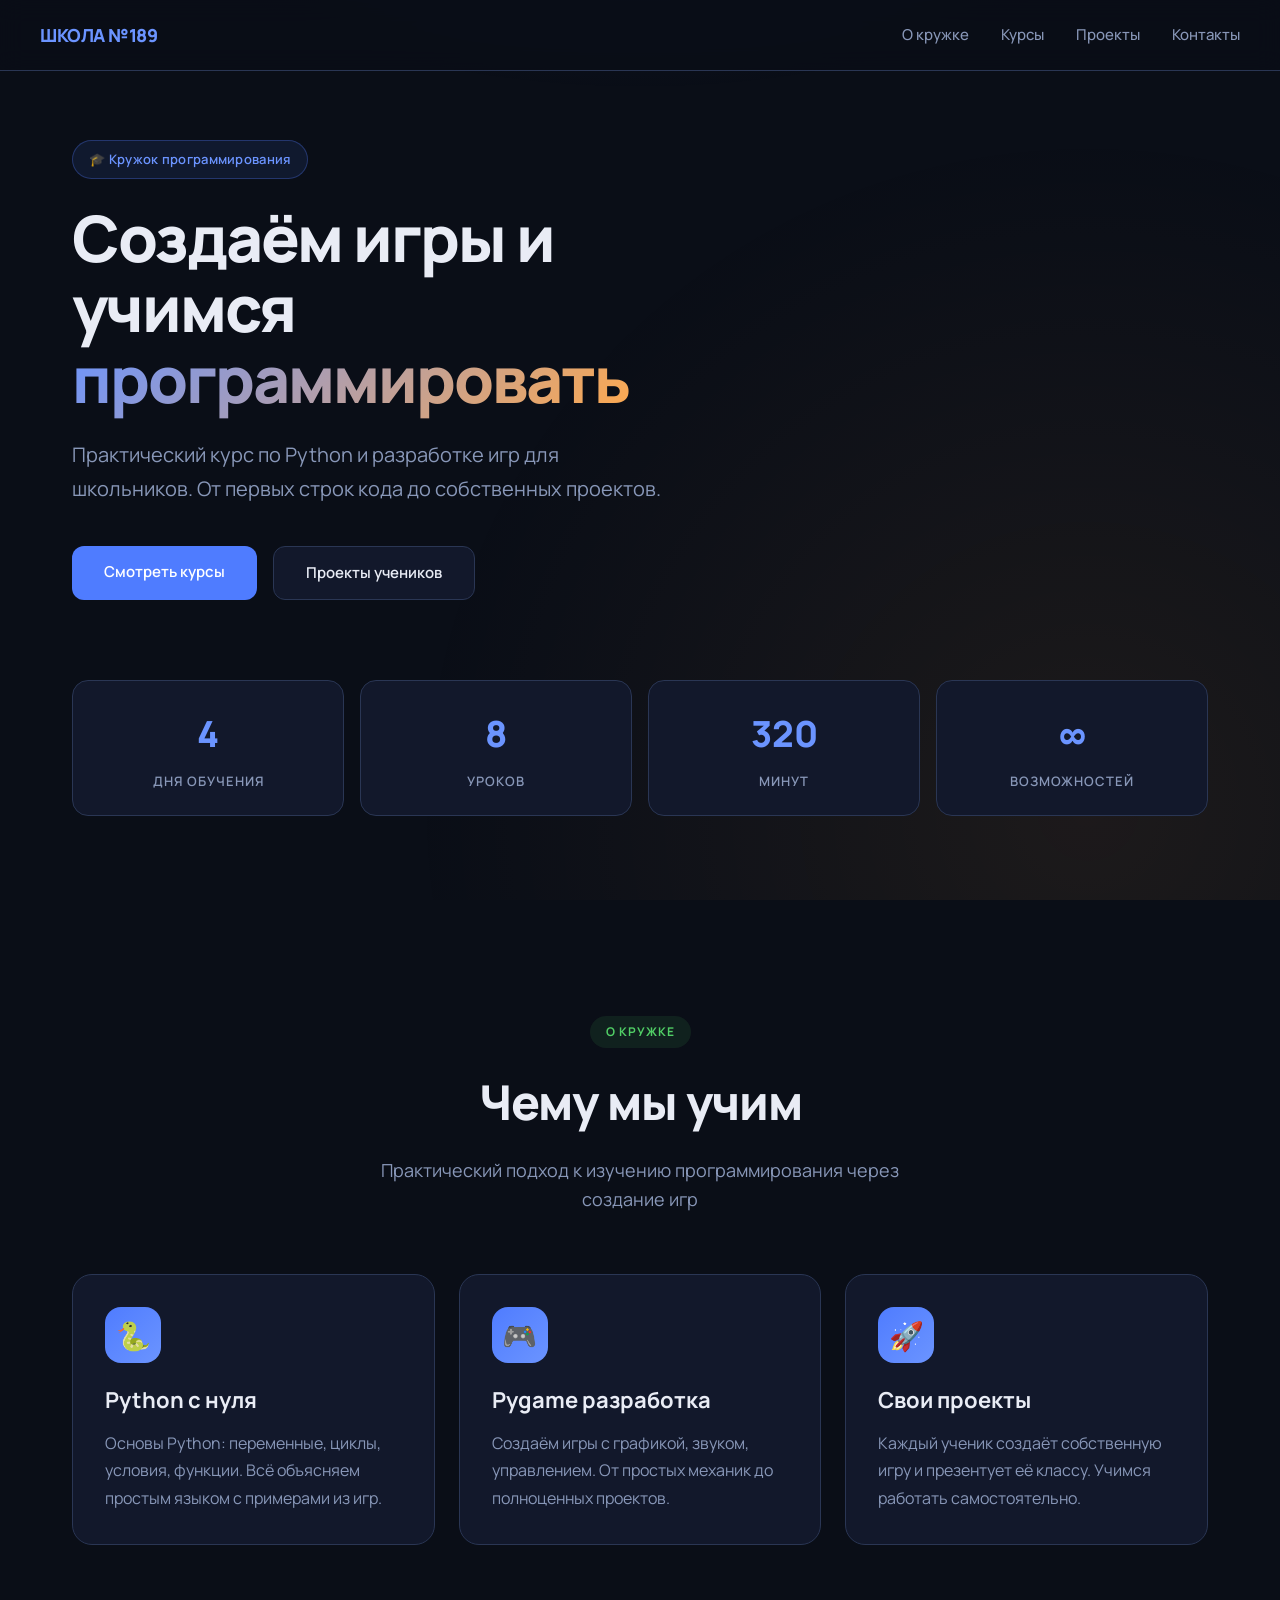
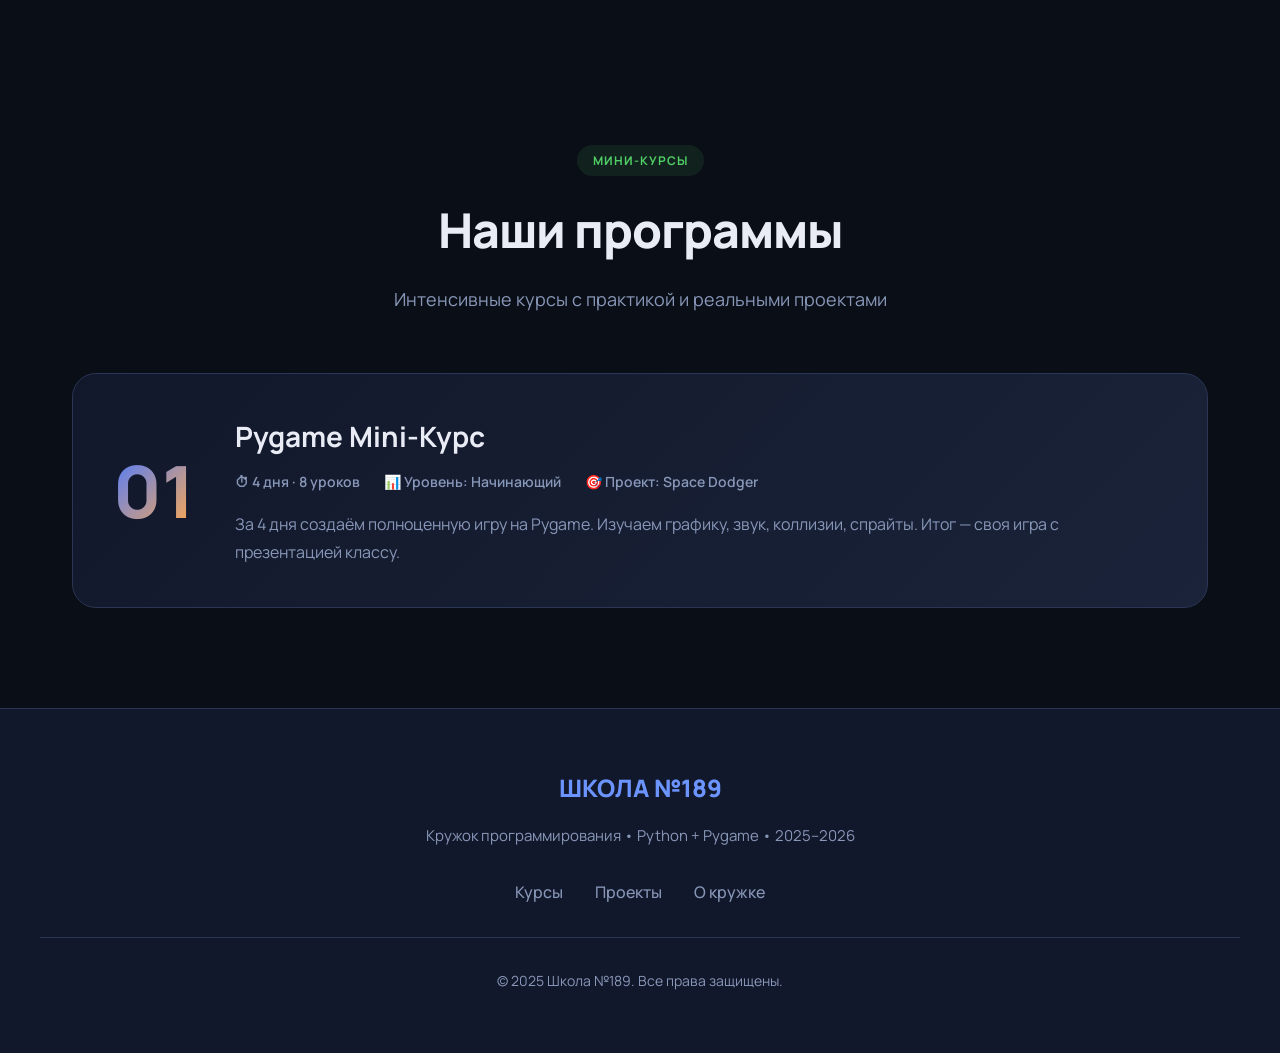
==== index.html @ 11d91778 "Add files via upload" ====
<!DOCTYPE html>
<html lang="ru">
<head>
<meta charset="UTF-8">
<meta name="viewport" content="width=device-width, initial-scale=1.0">
<title>Кружок программирования — Школа №189</title>
<style>
@import url('https://fonts.googleapis.com/css2?family=Manrope:wght@400;500;600;700;800&family=JetBrains+Mono:wght@400;600&display=swap');

:root {
  --bg: #0a0e17;
  --surface: #12182b;
  --card: #1a2339;
  --border: #2a3654;
  --accent: #4f7cff;
  --accent-bright: #6b94ff;
  --gold: #ffa94d;
  --green: #51cf66;
  --text: #e9ecf5;
  --text-dim: #8897b8;
}

* { margin: 0; padding: 0; box-sizing: border-box; }

body {
  background: var(--bg);
  color: var(--text);
  font-family: 'Manrope', sans-serif;
  line-height: 1.6;
  overflow-x: hidden;
}

/* Background effects */
body::before {
  content: '';
  position: fixed;
  inset: 0;
  background: 
    radial-gradient(ellipse 70% 50% at 50% -20%, rgba(79,124,255,0.15) 0%, transparent 60%),
    radial-gradient(circle at 85% 90%, rgba(255,169,77,0.08) 0%, transparent 50%);
  pointer-events: none;
  z-index: 0;
}

/* Navigation */
nav {
  position: fixed;
  top: 0;
  left: 0;
  right: 0;
  background: rgba(10,14,23,0.85);
  backdrop-filter: blur(12px);
  border-bottom: 1px solid var(--border);
  z-index: 1000;
  padding: 0 32px;
}

.nav-content {
  max-width: 1200px;
  margin: 0 auto;
  display: flex;
  align-items: center;
  justify-content: space-between;
  height: 70px;
}

.logo {
  font-weight: 800;
  font-size: 18px;
  color: var(--accent-bright);
  text-decoration: none;
  letter-spacing: -0.5px;
}

.nav-links {
  display: flex;
  gap: 32px;
  list-style: none;
}

.nav-links a {
  color: var(--text-dim);
  text-decoration: none;
  font-weight: 500;
  font-size: 15px;
  transition: color 0.2s;
}

.nav-links a:hover {
  color: var(--text);
}

/* Hero Section */
.hero {
  position: relative;
  max-width: 1200px;
  margin: 0 auto;
  padding: 140px 32px 100px;
  z-index: 1;
}

.hero-content {
  max-width: 700px;
}

.hero-badge {
  display: inline-flex;
  align-items: center;
  gap: 8px;
  background: rgba(79,124,255,0.1);
  border: 1px solid rgba(79,124,255,0.3);
  color: var(--accent-bright);
  padding: 8px 16px;
  border-radius: 100px;
  font-size: 13px;
  font-weight: 600;
  margin-bottom: 24px;
  letter-spacing: 0.3px;
}

h1 {
  font-size: clamp(36px, 6vw, 64px);
  font-weight: 800;
  line-height: 1.1;
  margin-bottom: 24px;
  letter-spacing: -2px;
}

.gradient-text {
  background: linear-gradient(135deg, var(--accent-bright), var(--gold));
  -webkit-background-clip: text;
  -webkit-text-fill-color: transparent;
  background-clip: text;
}

.hero-desc {
  font-size: 20px;
  color: var(--text-dim);
  margin-bottom: 40px;
  line-height: 1.7;
  max-width: 600px;
}

.cta-buttons {
  display: flex;
  gap: 16px;
  flex-wrap: wrap;
}

.btn {
  padding: 14px 32px;
  border-radius: 12px;
  font-weight: 600;
  font-size: 15px;
  text-decoration: none;
  transition: all 0.2s;
  border: none;
  cursor: pointer;
}

.btn-primary {
  background: var(--accent);
  color: white;
}

.btn-primary:hover {
  background: var(--accent-bright);
  transform: translateY(-2px);
  box-shadow: 0 8px 24px rgba(79,124,255,0.3);
}

.btn-secondary {
  background: var(--surface);
  color: var(--text);
  border: 1px solid var(--border);
}

.btn-secondary:hover {
  border-color: var(--accent);
  background: var(--card);
}

/* Stats Grid */
.stats {
  display: grid;
  grid-template-columns: repeat(auto-fit, minmax(140px, 1fr));
  gap: 16px;
  margin-top: 80px;
}

.stat-card {
  background: var(--surface);
  border: 1px solid var(--border);
  border-radius: 16px;
  padding: 24px;
  text-align: center;
  transition: transform 0.2s, border-color 0.2s;
}

.stat-card:hover {
  transform: translateY(-4px);
  border-color: var(--accent);
}

.stat-number {
  font-size: 36px;
  font-weight: 800;
  color: var(--accent-bright);
  margin-bottom: 8px;
}

.stat-label {
  font-size: 13px;
  color: var(--text-dim);
  font-weight: 600;
  text-transform: uppercase;
  letter-spacing: 1px;
}

/* About Section */
.section {
  max-width: 1200px;
  margin: 0 auto;
  padding: 100px 32px;
  position: relative;
  z-index: 1;
}

.section-header {
  text-align: center;
  margin-bottom: 60px;
}

.section-tag {
  display: inline-block;
  background: rgba(81,207,102,0.1);
  color: var(--green);
  padding: 6px 16px;
  border-radius: 100px;
  font-size: 12px;
  font-weight: 700;
  letter-spacing: 1px;
  text-transform: uppercase;
  margin-bottom: 16px;
}

.section-title {
  font-size: clamp(32px, 5vw, 48px);
  font-weight: 800;
  margin-bottom: 16px;
  letter-spacing: -1px;
}

.section-desc {
  font-size: 18px;
  color: var(--text-dim);
  max-width: 600px;
  margin: 0 auto;
}

/* Cards Grid */
.cards-grid {
  display: grid;
  grid-template-columns: repeat(auto-fit, minmax(300px, 1fr));
  gap: 24px;
}

.card {
  background: var(--surface);
  border: 1px solid var(--border);
  border-radius: 20px;
  padding: 32px;
  transition: all 0.3s;
}

.card:hover {
  transform: translateY(-6px);
  border-color: var(--accent);
  box-shadow: 0 12px 40px rgba(0,0,0,0.3);
}

.card-icon {
  width: 56px;
  height: 56px;
  background: linear-gradient(135deg, var(--accent), var(--accent-bright));
  border-radius: 16px;
  display: flex;
  align-items: center;
  justify-content: center;
  font-size: 28px;
  margin-bottom: 20px;
}

.card-title {
  font-size: 22px;
  font-weight: 700;
  margin-bottom: 12px;
  color: var(--text);
}

.card-text {
  color: var(--text-dim);
  line-height: 1.7;
}

/* Courses Preview */
.courses-preview {
  display: grid;
  gap: 32px;
}

.course-card {
  background: linear-gradient(135deg, var(--surface), var(--card));
  border: 1px solid var(--border);
  border-radius: 24px;
  padding: 40px;
  display: flex;
  gap: 40px;
  align-items: center;
  transition: all 0.3s;
  text-decoration: none;
  color: inherit;
}

.course-card:hover {
  transform: translateX(8px);
  border-color: var(--accent);
}

.course-number {
  font-size: 72px;
  font-weight: 900;
  background: linear-gradient(135deg, var(--accent), var(--gold));
  -webkit-background-clip: text;
  -webkit-text-fill-color: transparent;
  background-clip: text;
  line-height: 1;
  flex-shrink: 0;
}

.course-content {
  flex: 1;
}

.course-title {
  font-size: 28px;
  font-weight: 700;
  margin-bottom: 12px;
}

.course-meta {
  display: flex;
  gap: 24px;
  margin-bottom: 16px;
  flex-wrap: wrap;
}

.course-meta-item {
  display: flex;
  align-items: center;
  gap: 8px;
  font-size: 14px;
  color: var(--text-dim);
  font-weight: 600;
}

.course-desc {
  color: var(--text-dim);
  line-height: 1.8;
}

/* Footer */
footer {
  border-top: 1px solid var(--border);
  padding: 60px 32px;
  text-align: center;
  background: var(--surface);
  position: relative;
  z-index: 1;
}

.footer-content {
  max-width: 1200px;
  margin: 0 auto;
}

.footer-logo {
  font-size: 24px;
  font-weight: 800;
  color: var(--accent-bright);
  margin-bottom: 16px;
}

.footer-text {
  color: var(--text-dim);
  font-size: 15px;
  margin-bottom: 32px;
}

.footer-links {
  display: flex;
  gap: 32px;
  justify-content: center;
  list-style: none;
  flex-wrap: wrap;
}

.footer-links a {
  color: var(--text-dim);
  text-decoration: none;
  font-weight: 500;
  transition: color 0.2s;
}

.footer-links a:hover {
  color: var(--accent-bright);
}

.copyright {
  margin-top: 32px;
  padding-top: 32px;
  border-top: 1px solid var(--border);
  color: var(--text-dim);
  font-size: 14px;
}

/* Responsive */
@media (max-width: 768px) {
  .nav-content {
    padding: 0 16px;
  }
  
  .nav-links {
    gap: 20px;
    font-size: 14px;
  }
  
  .hero {
    padding: 120px 20px 80px;
  }
  
  .section {
    padding: 80px 20px;
  }
  
  .course-card {
    flex-direction: column;
    text-align: center;
    padding: 32px 24px;
  }
  
  .course-number {
    font-size: 56px;
  }
}

/* Animations */
@keyframes fadeInUp {
  from {
    opacity: 0;
    transform: translateY(30px);
  }
  to {
    opacity: 1;
    transform: translateY(0);
  }
}

.hero-content > * {
  animation: fadeInUp 0.8s ease backwards;
}

.hero-badge { animation-delay: 0.1s; }
h1 { animation-delay: 0.2s; }
.hero-desc { animation-delay: 0.3s; }
.cta-buttons { animation-delay: 0.4s; }
.stats { animation-delay: 0.5s; }
</style>
</head>
<body>

<!-- Navigation -->
<nav>
  <div class="nav-content">
    <a href="index.html" class="logo">ШКОЛА №189</a>
    <ul class="nav-links">
      <li><a href="#about">О кружке</a></li>
      <li><a href="courses.html">Курсы</a></li>
      <li><a href="projects.html">Проекты</a></li>
      <li><a href="#contact">Контакты</a></li>
    </ul>
  </div>
</nav>

<!-- Hero Section -->
<section class="hero">
  <div class="hero-content">
    <div class="hero-badge">
      🎓 Кружок программирования
    </div>
    <h1>
      Создаём игры и учимся <span class="gradient-text">программировать</span>
    </h1>
    <p class="hero-desc">
      Практический курс по Python и разработке игр для школьников. От первых строк кода до собственных проектов.
    </p>
    <div class="cta-buttons">
      <a href="courses.html" class="btn btn-primary">Смотреть курсы</a>
      <a href="projects.html" class="btn btn-secondary">Проекты учеников</a>
    </div>
  </div>

  <div class="stats">
    <div class="stat-card">
      <div class="stat-number">4</div>
      <div class="stat-label">Дня обучения</div>
    </div>
    <div class="stat-card">
      <div class="stat-number">8</div>
      <div class="stat-label">Уроков</div>
    </div>
    <div class="stat-card">
      <div class="stat-number">320</div>
      <div class="stat-label">Минут</div>
    </div>
    <div class="stat-card">
      <div class="stat-number">∞</div>
      <div class="stat-label">Возможностей</div>
    </div>
  </div>
</section>

<!-- About Section -->
<section class="section" id="about">
  <div class="section-header">
    <div class="section-tag">О кружке</div>
    <h2 class="section-title">Чему мы учим</h2>
    <p class="section-desc">
      Практический подход к изучению программирования через создание игр
    </p>
  </div>

  <div class="cards-grid">
    <div class="card">
      <div class="card-icon">🐍</div>
      <h3 class="card-title">Python с нуля</h3>
      <p class="card-text">
        Основы Python: переменные, циклы, условия, функции. Всё объясняем простым языком с примерами из игр.
      </p>
    </div>

    <div class="card">
      <div class="card-icon">🎮</div>
      <h3 class="card-title">Pygame разработка</h3>
      <p class="card-text">
        Создаём игры с графикой, звуком, управлением. От простых механик до полноценных проектов.
      </p>
    </div>

    <div class="card">
      <div class="card-icon">🚀</div>
      <h3 class="card-title">Свои проекты</h3>
      <p class="card-text">
        Каждый ученик создаёт собственную игру и презентует её классу. Учимся работать самостоятельно.
      </p>
    </div>
  </div>
</section>

<!-- Courses Preview -->
<section class="section">
  <div class="section-header">
    <div class="section-tag">Мини-курсы</div>
    <h2 class="section-title">Наши программы</h2>
    <p class="section-desc">
      Интенсивные курсы с практикой и реальными проектами
    </p>
  </div>

  <div class="courses-preview">
    <a href="pygame-course.html" class="course-card">
      <div class="course-number">01</div>
      <div class="course-content">
        <h3 class="course-title">Pygame Mini-Курс</h3>
        <div class="course-meta">
          <span class="course-meta-item">⏱ 4 дня · 8 уроков</span>
          <span class="course-meta-item">📊 Уровень: Начинающий</span>
          <span class="course-meta-item">🎯 Проект: Space Dodger</span>
        </div>
        <p class="course-desc">
          За 4 дня создаём полноценную игру на Pygame. Изучаем графику, звук, коллизии, спрайты. Итог — своя игра с презентацией классу.
        </p>
      </div>
    </a>

    <!-- Можно добавить больше курсов -->
  </div>
</section>

<!-- Footer -->
<footer id="contact">
  <div class="footer-content">
    <div class="footer-logo">ШКОЛА №189</div>
    <p class="footer-text">
      Кружок программирования • Python + Pygame • 2025–2026
    </p>
    <ul class="footer-links">
      <li><a href="courses.html">Курсы</a></li>
      <li><a href="projects.html">Проекты</a></li>
      <li><a href="#about">О кружке</a></li>
    </ul>
    <div class="copyright">
      © 2025 Школа №189. Все права защищены.
    </div>
  </div>
</footer>

</body>
</html>
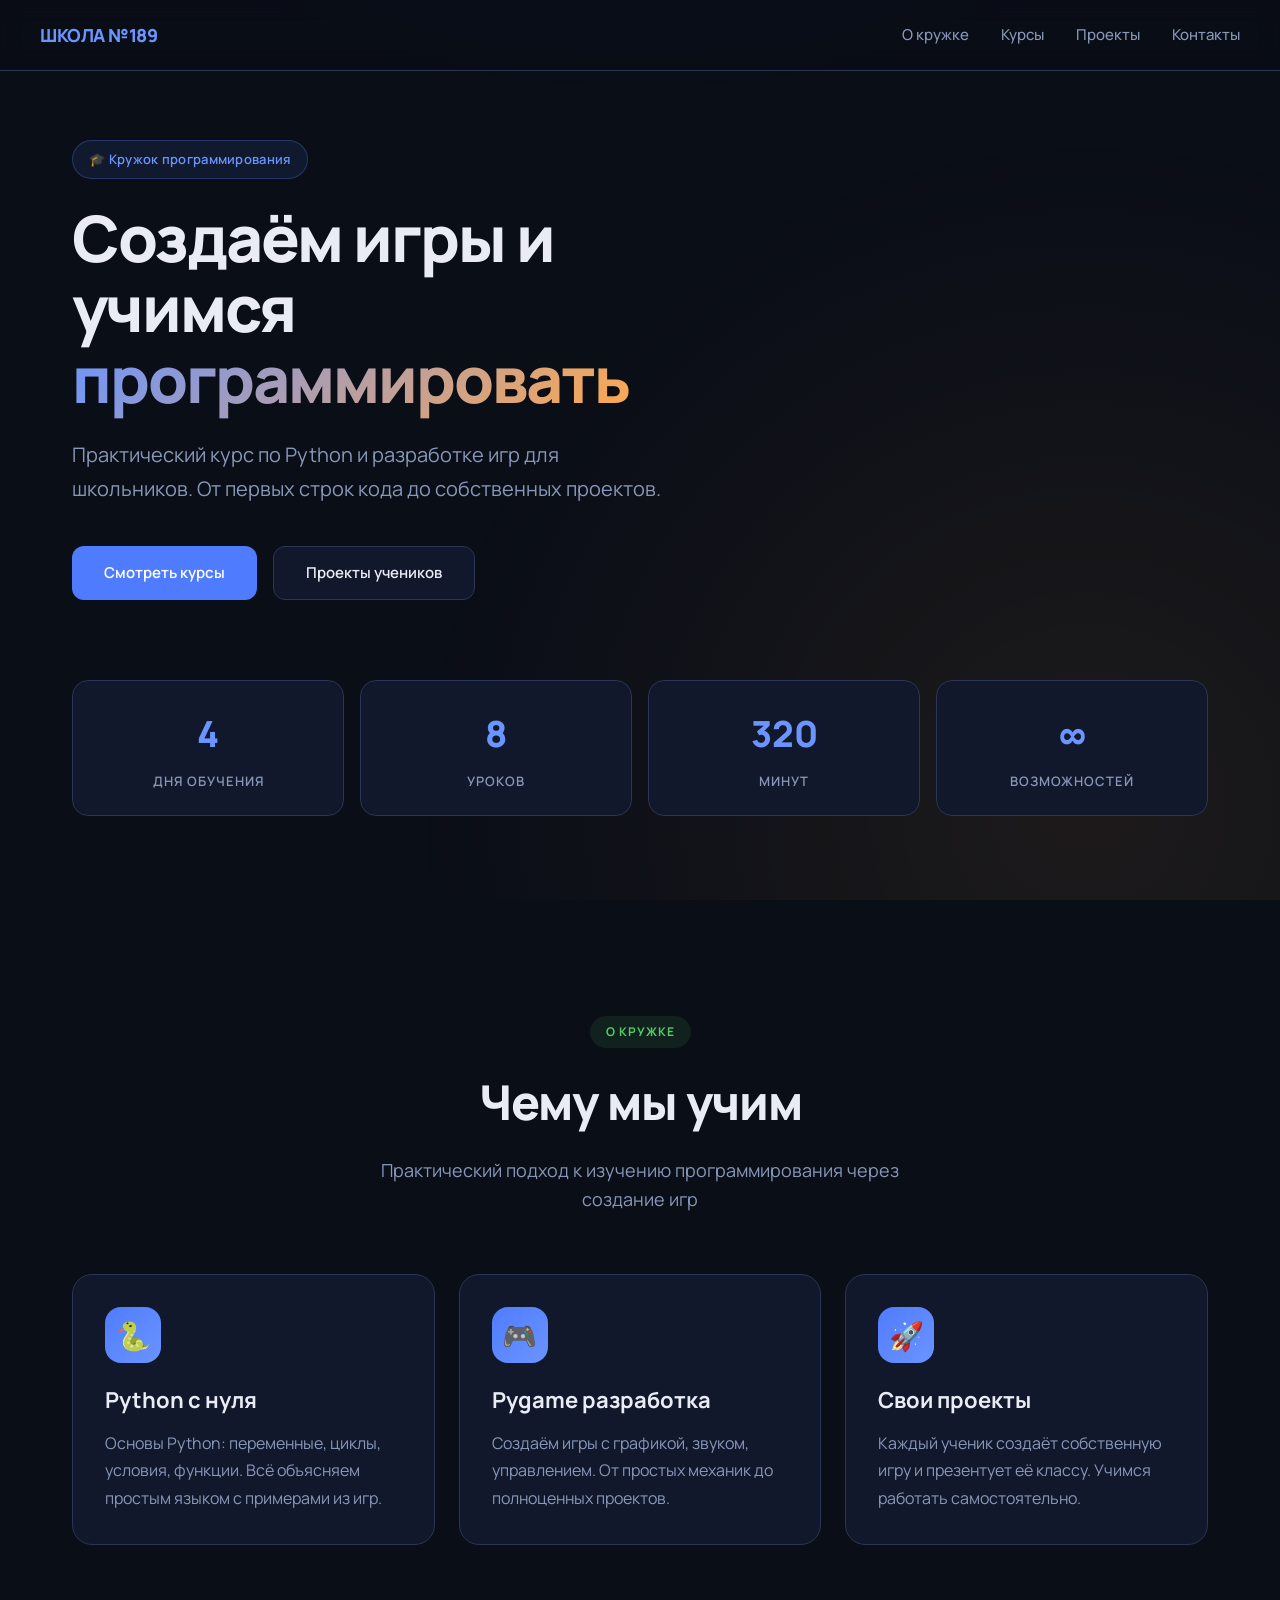
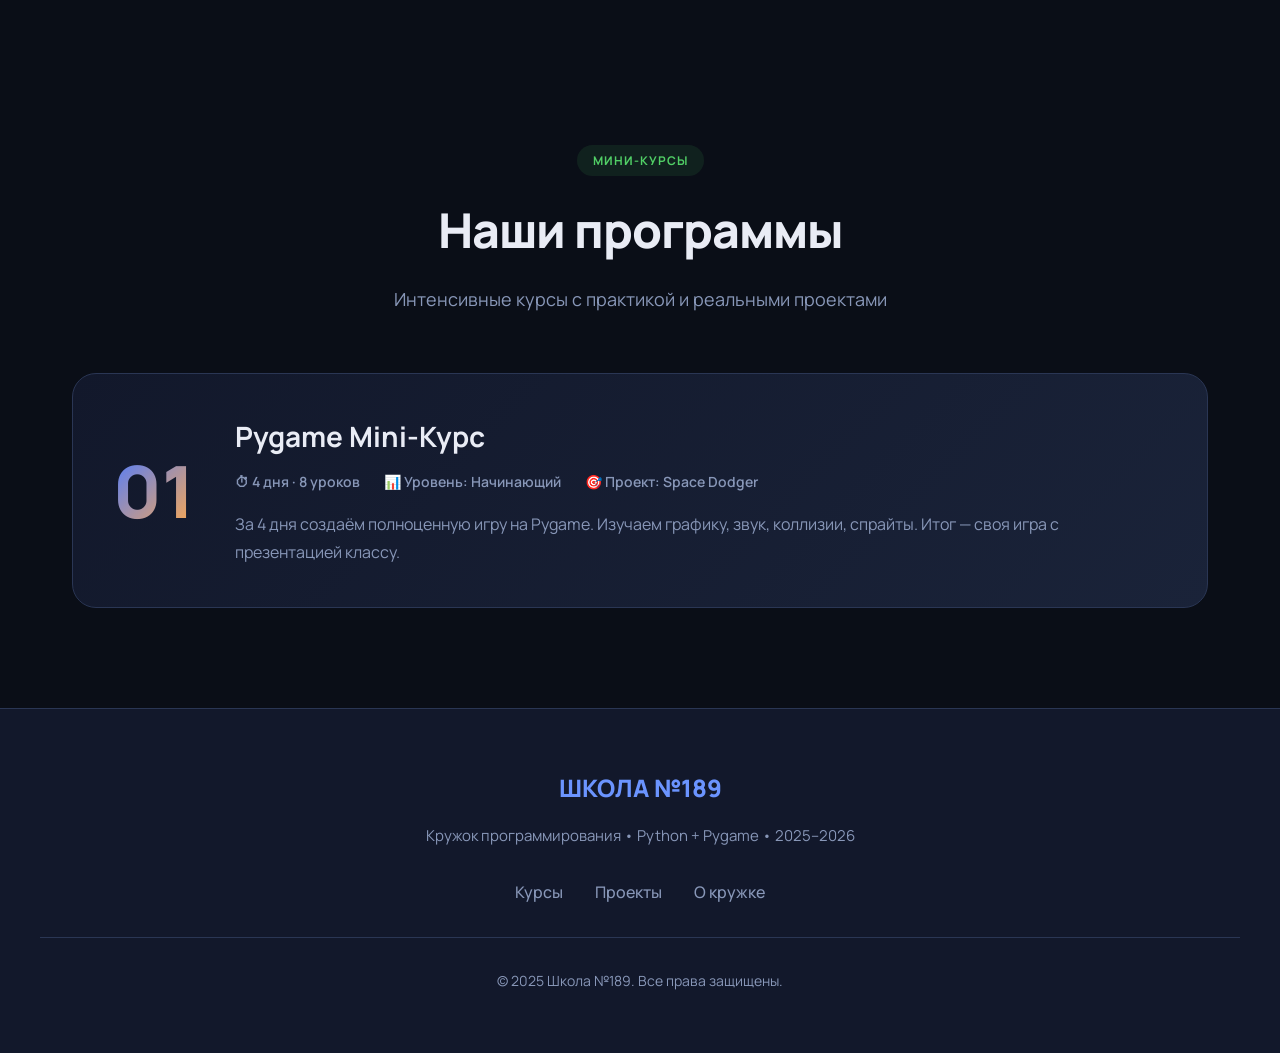
==== commit 14a7fb98: "Refactor: extract shared CSS/JS, fix fonts, add mobile nav, improve UX - Create style.css with share" ====
--- a/index.html
+++ b/index.html
@@ -3,93 +3,14 @@
 <head>
 <meta charset="UTF-8">
 <meta name="viewport" content="width=device-width, initial-scale=1.0">
+<meta name="description" content="Кружок программирования Школы №189 — учимся создавать игры на Python и Pygame. Практические курсы для школьников с нуля до собственного проекта.">
 <title>Кружок программирования — Школа №189</title>
+<link rel="icon" href="data:image/svg+xml,<svg xmlns='http://www.w3.org/2000/svg' viewBox='0 0 100 100'><text y='.9em' font-size='90'>🐍</text></svg>">
+<link rel="preconnect" href="https://fonts.googleapis.com">
+<link rel="preconnect" href="https://fonts.gstatic.com" crossorigin>
+<link rel="stylesheet" href="https://fonts.googleapis.com/css2?family=Manrope:wght@400;500;600;700;800&family=JetBrains+Mono:wght@400;600&display=swap">
+<link rel="stylesheet" href="style.css">
 <style>
-@import url('https://fonts.googleapis.com/css2?family=Manrope:wght@400;500;600;700;800&family=JetBrains+Mono:wght@400;600&display=swap');
-
-:root {
-  --bg: #0a0e17;
-  --surface: #12182b;
-  --card: #1a2339;
-  --border: #2a3654;
-  --accent: #4f7cff;
-  --accent-bright: #6b94ff;
-  --gold: #ffa94d;
-  --green: #51cf66;
-  --text: #e9ecf5;
-  --text-dim: #8897b8;
-}
-
-* { margin: 0; padding: 0; box-sizing: border-box; }
-
-body {
-  background: var(--bg);
-  color: var(--text);
-  font-family: 'Manrope', sans-serif;
-  line-height: 1.6;
-  overflow-x: hidden;
-}
-
-/* Background effects */
-body::before {
-  content: '';
-  position: fixed;
-  inset: 0;
-  background: 
-    radial-gradient(ellipse 70% 50% at 50% -20%, rgba(79,124,255,0.15) 0%, transparent 60%),
-    radial-gradient(circle at 85% 90%, rgba(255,169,77,0.08) 0%, transparent 50%);
-  pointer-events: none;
-  z-index: 0;
-}
-
-/* Navigation */
-nav {
-  position: fixed;
-  top: 0;
-  left: 0;
-  right: 0;
-  background: rgba(10,14,23,0.85);
-  backdrop-filter: blur(12px);
-  border-bottom: 1px solid var(--border);
-  z-index: 1000;
-  padding: 0 32px;
-}
-
-.nav-content {
-  max-width: 1200px;
-  margin: 0 auto;
-  display: flex;
-  align-items: center;
-  justify-content: space-between;
-  height: 70px;
-}
-
-.logo {
-  font-weight: 800;
-  font-size: 18px;
-  color: var(--accent-bright);
-  text-decoration: none;
-  letter-spacing: -0.5px;
-}
-
-.nav-links {
-  display: flex;
-  gap: 32px;
-  list-style: none;
-}
-
-.nav-links a {
-  color: var(--text-dim);
-  text-decoration: none;
-  font-weight: 500;
-  font-size: 15px;
-  transition: color 0.2s;
-}
-
-.nav-links a:hover {
-  color: var(--text);
-}
-
 /* Hero Section */
 .hero {
   position: relative;
@@ -147,39 +68,6 @@
   flex-wrap: wrap;
 }
 
-.btn {
-  padding: 14px 32px;
-  border-radius: 12px;
-  font-weight: 600;
-  font-size: 15px;
-  text-decoration: none;
-  transition: all 0.2s;
-  border: none;
-  cursor: pointer;
-}
-
-.btn-primary {
-  background: var(--accent);
-  color: white;
-}
-
-.btn-primary:hover {
-  background: var(--accent-bright);
-  transform: translateY(-2px);
-  box-shadow: 0 8px 24px rgba(79,124,255,0.3);
-}
-
-.btn-secondary {
-  background: var(--surface);
-  color: var(--text);
-  border: 1px solid var(--border);
-}
-
-.btn-secondary:hover {
-  border-color: var(--accent);
-  background: var(--card);
-}
-
 /* Stats Grid */
 .stats {
   display: grid;
@@ -338,9 +226,7 @@
   flex-shrink: 0;
 }
 
-.course-content {
-  flex: 1;
-}
+.course-content { flex: 1; }
 
 .course-title {
   font-size: 28px;
@@ -369,112 +255,32 @@
   line-height: 1.8;
 }
 
-/* Footer */
-footer {
-  border-top: 1px solid var(--border);
-  padding: 60px 32px;
-  text-align: center;
-  background: var(--surface);
-  position: relative;
-  z-index: 1;
-}
-
-.footer-content {
-  max-width: 1200px;
-  margin: 0 auto;
-}
-
-.footer-logo {
-  font-size: 24px;
-  font-weight: 800;
-  color: var(--accent-bright);
-  margin-bottom: 16px;
-}
-
-.footer-text {
-  color: var(--text-dim);
-  font-size: 15px;
-  margin-bottom: 32px;
-}
-
-.footer-links {
-  display: flex;
-  gap: 32px;
-  justify-content: center;
-  list-style: none;
-  flex-wrap: wrap;
-}
-
-.footer-links a {
-  color: var(--text-dim);
-  text-decoration: none;
-  font-weight: 500;
-  transition: color 0.2s;
-}
-
-.footer-links a:hover {
-  color: var(--accent-bright);
-}
-
-.copyright {
-  margin-top: 32px;
-  padding-top: 32px;
-  border-top: 1px solid var(--border);
-  color: var(--text-dim);
-  font-size: 14px;
-}
+/* Animations */
+@keyframes fadeInUp {
+  from { opacity: 0; transform: translateY(30px); }
+  to   { opacity: 1; transform: translateY(0); }
+}
+
+.hero-content > * { animation: fadeInUp 0.8s ease backwards; }
+.hero-badge    { animation-delay: 0.1s; }
+h1             { animation-delay: 0.2s; }
+.hero-desc     { animation-delay: 0.3s; }
+.cta-buttons   { animation-delay: 0.4s; }
+.stats         { animation-delay: 0.5s; }
 
 /* Responsive */
 @media (max-width: 768px) {
-  .nav-content {
-    padding: 0 16px;
-  }
-  
-  .nav-links {
-    gap: 20px;
-    font-size: 14px;
-  }
-  
-  .hero {
-    padding: 120px 20px 80px;
-  }
-  
-  .section {
-    padding: 80px 20px;
-  }
-  
+  .hero { padding: 120px 20px 80px; }
+  .section { padding: 80px 20px; }
+
   .course-card {
     flex-direction: column;
     text-align: center;
     padding: 32px 24px;
   }
-  
-  .course-number {
-    font-size: 56px;
-  }
-}
-
-/* Animations */
-@keyframes fadeInUp {
-  from {
-    opacity: 0;
-    transform: translateY(30px);
-  }
-  to {
-    opacity: 1;
-    transform: translateY(0);
-  }
-}
-
-.hero-content > * {
-  animation: fadeInUp 0.8s ease backwards;
-}
-
-.hero-badge { animation-delay: 0.1s; }
-h1 { animation-delay: 0.2s; }
-.hero-desc { animation-delay: 0.3s; }
-.cta-buttons { animation-delay: 0.4s; }
-.stats { animation-delay: 0.5s; }
+
+  .course-number { font-size: 56px; }
+}
 </style>
 </head>
 <body>
@@ -483,6 +289,9 @@
 <nav>
   <div class="nav-content">
     <a href="index.html" class="logo">ШКОЛА №189</a>
+    <button class="nav-burger" aria-label="Меню">
+      <span></span><span></span><span></span>
+    </button>
     <ul class="nav-links">
       <li><a href="#about">О кружке</a></li>
       <li><a href="courses.html">Курсы</a></li>
@@ -592,8 +401,6 @@
         </p>
       </div>
     </a>
-
-    <!-- Можно добавить больше курсов -->
   </div>
 </section>
 
@@ -615,5 +422,6 @@
   </div>
 </footer>
 
+<script src="main.js"></script>
 </body>
 </html>
--- a/style.css
+++ b/style.css
@@ -0,0 +1,287 @@
+/* ======================================================
+   ШКОЛА №189 — Shared Stylesheet
+   Используется на index.html, courses.html, projects.html
+   ====================================================== */
+
+/* === VARIABLES === */
+:root {
+  --bg: #0a0e17;
+  --surface: #12182b;
+  --card: #1a2339;
+  --border: #2a3654;
+  --accent: #4f7cff;
+  --accent-bright: #6b94ff;
+  --gold: #ffa94d;
+  --green: #51cf66;
+  --purple: #9775fa;
+  --pink: #ff6b9d;
+  --text: #e9ecf5;
+  --text-dim: #8897b8;
+}
+
+/* === RESET === */
+* { margin: 0; padding: 0; box-sizing: border-box; }
+
+/* === BASE === */
+body {
+  background: var(--bg);
+  color: var(--text);
+  font-family: 'Manrope', sans-serif;
+  line-height: 1.6;
+  overflow-x: hidden;
+}
+
+/* Default background gradient (overridden per-page if needed) */
+body::before {
+  content: '';
+  position: fixed;
+  inset: 0;
+  background:
+    radial-gradient(ellipse 70% 50% at 50% -20%, rgba(79,124,255,0.15) 0%, transparent 60%),
+    radial-gradient(circle at 85% 90%, rgba(255,169,77,0.08) 0%, transparent 50%);
+  pointer-events: none;
+  z-index: 0;
+}
+
+/* === NAVIGATION === */
+nav {
+  position: fixed;
+  top: 0; left: 0; right: 0;
+  background: rgba(10,14,23,0.85);
+  backdrop-filter: blur(12px);
+  border-bottom: 1px solid var(--border);
+  z-index: 1000;
+  padding: 0 32px;
+}
+
+.nav-content {
+  max-width: 1200px;
+  margin: 0 auto;
+  display: flex;
+  align-items: center;
+  justify-content: space-between;
+  height: 70px;
+}
+
+.logo {
+  font-weight: 800;
+  font-size: 18px;
+  color: var(--accent-bright);
+  text-decoration: none;
+  letter-spacing: -0.5px;
+}
+
+.nav-links {
+  display: flex;
+  gap: 32px;
+  list-style: none;
+}
+
+.nav-links a {
+  color: var(--text-dim);
+  text-decoration: none;
+  font-weight: 500;
+  font-size: 15px;
+  transition: color 0.2s;
+}
+
+.nav-links a:hover,
+.nav-links a.active {
+  color: var(--text);
+}
+
+/* Hamburger button */
+.nav-burger {
+  display: none;
+  flex-direction: column;
+  gap: 5px;
+  background: none;
+  border: none;
+  cursor: pointer;
+  padding: 4px;
+  z-index: 1001;
+}
+
+.nav-burger span {
+  display: block;
+  width: 24px;
+  height: 2px;
+  background: var(--text);
+  border-radius: 2px;
+  transition: transform 0.3s, opacity 0.3s;
+}
+
+.nav-burger.open span:nth-child(1) { transform: translateY(7px) rotate(45deg); }
+.nav-burger.open span:nth-child(2) { opacity: 0; }
+.nav-burger.open span:nth-child(3) { transform: translateY(-7px) rotate(-45deg); }
+
+/* === BUTTONS === */
+.btn {
+  padding: 14px 32px;
+  border-radius: 12px;
+  font-weight: 600;
+  font-size: 15px;
+  text-decoration: none;
+  transition: all 0.2s;
+  border: none;
+  cursor: pointer;
+  display: inline-flex;
+  align-items: center;
+  gap: 8px;
+}
+
+.btn-primary {
+  background: var(--accent);
+  color: white;
+}
+
+.btn-primary:hover {
+  background: var(--accent-bright);
+  transform: translateY(-2px);
+  box-shadow: 0 8px 24px rgba(79,124,255,0.3);
+}
+
+.btn-secondary {
+  background: var(--surface);
+  color: var(--text);
+  border: 1px solid var(--border);
+}
+
+.btn-secondary:hover {
+  border-color: var(--accent);
+  background: var(--card);
+}
+
+/* === PAGE HEADER (used by courses, projects) === */
+.page-header {
+  max-width: 1200px;
+  margin: 0 auto;
+  padding: 140px 32px 80px;
+  text-align: center;
+  position: relative;
+  z-index: 1;
+}
+
+.page-badge {
+  display: inline-block;
+  padding: 8px 20px;
+  border-radius: 100px;
+  font-size: 13px;
+  font-weight: 700;
+  letter-spacing: 1px;
+  text-transform: uppercase;
+  margin-bottom: 24px;
+}
+
+.page-badge--green {
+  background: rgba(81,207,102,0.1);
+  color: var(--green);
+}
+
+.page-badge--pink {
+  background: rgba(255,107,157,0.15);
+  color: var(--pink);
+}
+
+.page-title {
+  font-size: clamp(40px, 6vw, 64px);
+  font-weight: 800;
+  margin-bottom: 20px;
+  letter-spacing: -2px;
+}
+
+.page-desc {
+  font-size: 20px;
+  color: var(--text-dim);
+  max-width: 600px;
+  margin: 0 auto;
+  line-height: 1.7;
+}
+
+/* === FOOTER === */
+footer {
+  border-top: 1px solid var(--border);
+  padding: 60px 32px;
+  text-align: center;
+  background: var(--surface);
+  position: relative;
+  z-index: 1;
+}
+
+.footer-content {
+  max-width: 1200px;
+  margin: 0 auto;
+}
+
+.footer-logo {
+  font-size: 24px;
+  font-weight: 800;
+  color: var(--accent-bright);
+  margin-bottom: 16px;
+}
+
+.footer-text {
+  color: var(--text-dim);
+  font-size: 15px;
+  margin-bottom: 32px;
+}
+
+.footer-links {
+  display: flex;
+  gap: 32px;
+  justify-content: center;
+  list-style: none;
+  flex-wrap: wrap;
+}
+
+.footer-links a {
+  color: var(--text-dim);
+  text-decoration: none;
+  font-weight: 500;
+  transition: color 0.2s;
+}
+
+.footer-links a:hover {
+  color: var(--accent-bright);
+}
+
+.copyright {
+  margin-top: 32px;
+  padding-top: 32px;
+  border-top: 1px solid var(--border);
+  color: var(--text-dim);
+  font-size: 14px;
+}
+
+/* === RESPONSIVE === */
+@media (max-width: 768px) {
+  nav { padding: 0 20px; }
+
+  .nav-burger { display: flex; }
+
+  .nav-links {
+    display: none;
+    position: absolute;
+    top: 70px;
+    left: 0; right: 0;
+    background: rgba(10,14,23,0.97);
+    backdrop-filter: blur(12px);
+    border-bottom: 1px solid var(--border);
+    flex-direction: column;
+    gap: 0;
+    padding: 8px 0;
+  }
+
+  .nav-links.open { display: flex; }
+
+  .nav-links li a {
+    display: block;
+    padding: 14px 24px;
+    font-size: 16px;
+    border-bottom: 1px solid var(--border);
+  }
+
+  .nav-links li:last-child a { border-bottom: none; }
+
+  .page-header { padding: 120px 20px 60px; }
+}
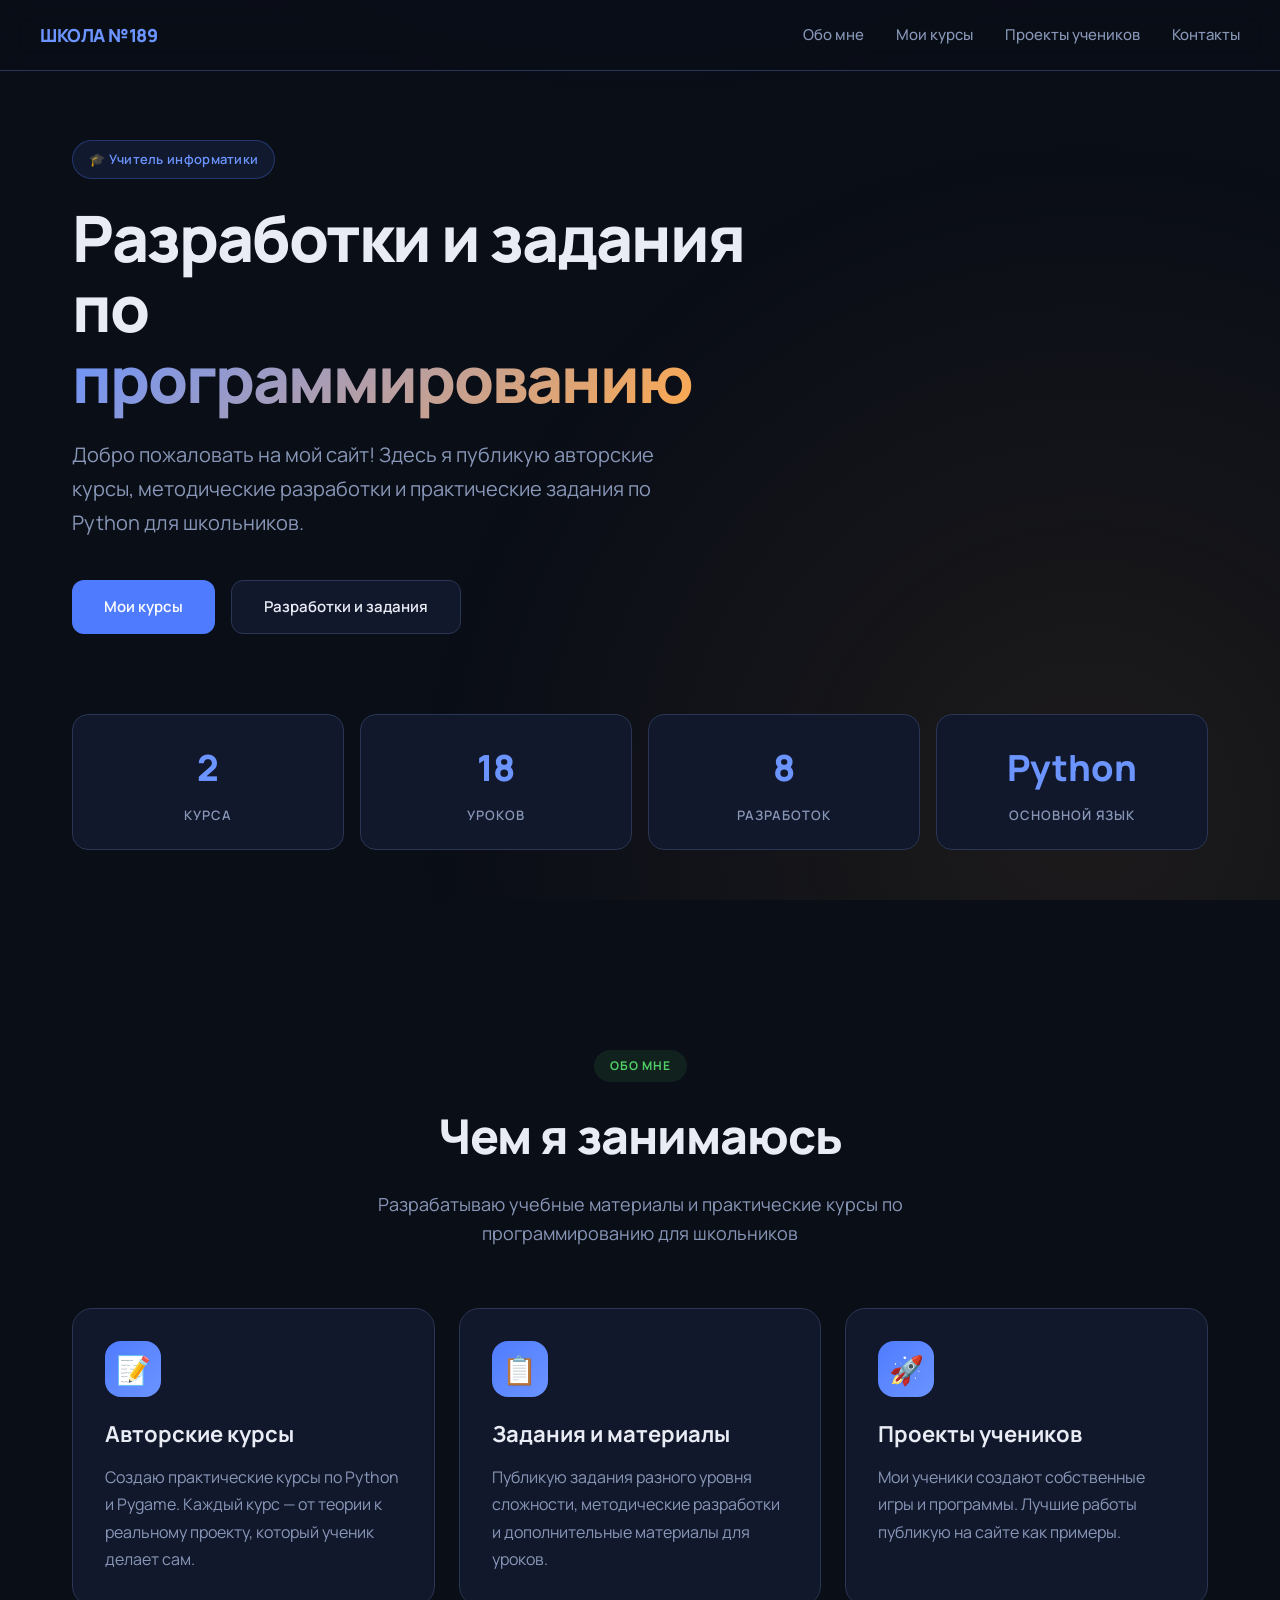
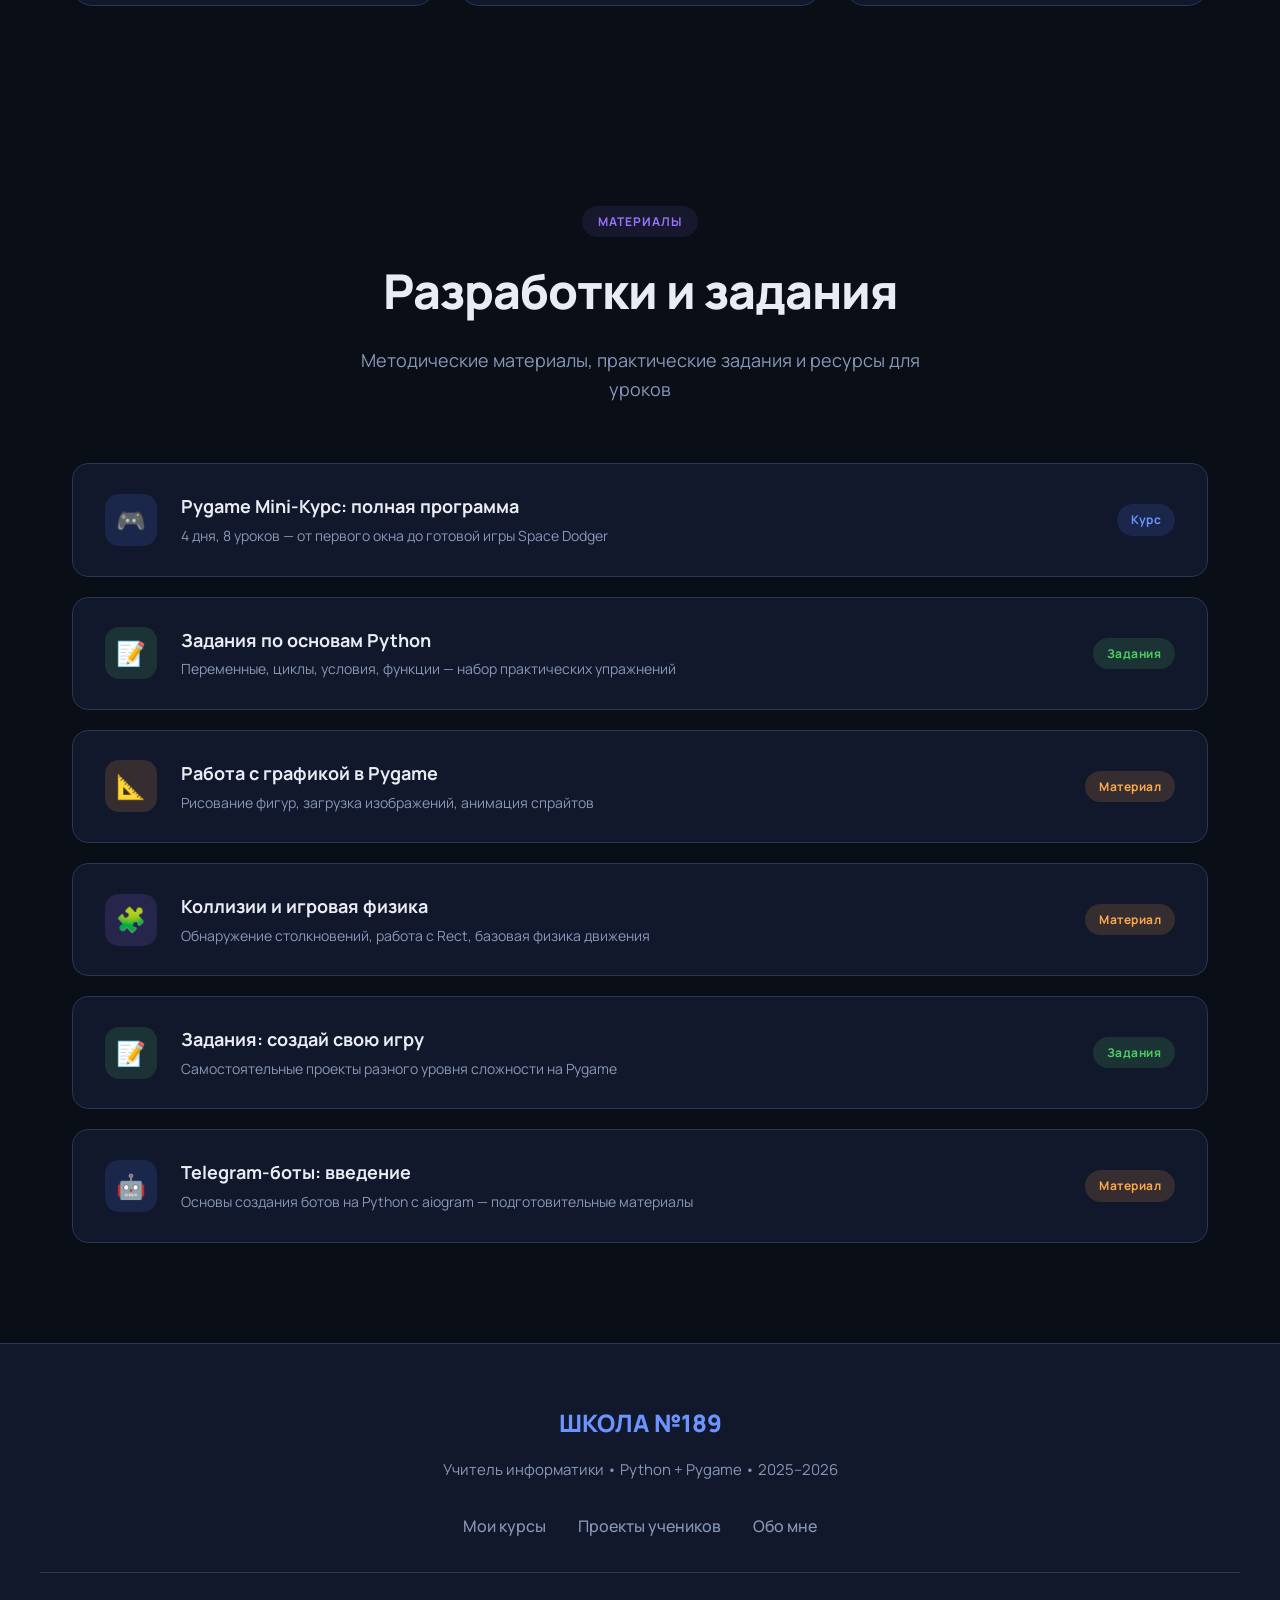
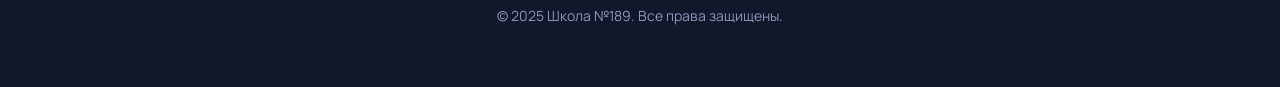
==== commit d1127ec7: "Переделать сайт в портфолио учителя информатики Главная страница: приветствие учителя, раздел с разр" ====
--- a/index.html
+++ b/index.html
@@ -3,8 +3,8 @@
 <head>
 <meta charset="UTF-8">
 <meta name="viewport" content="width=device-width, initial-scale=1.0">
-<meta name="description" content="Кружок программирования Школы №189 — учимся создавать игры на Python и Pygame. Практические курсы для школьников с нуля до собственного проекта.">
-<title>Кружок программирования — Школа №189</title>
+<meta name="description" content="Портфолио учителя информатики Школы №189 — методические разработки, задания и курсы по программированию на Python.">
+<title>Портфолио учителя — Школа №189</title>
 <link rel="icon" href="data:image/svg+xml,<svg xmlns='http://www.w3.org/2000/svg' viewBox='0 0 100 100'><text y='.9em' font-size='90'>🐍</text></svg>">
 <link rel="preconnect" href="https://fonts.googleapis.com">
 <link rel="preconnect" href="https://fonts.gstatic.com" crossorigin>
@@ -132,6 +132,11 @@
   margin-bottom: 16px;
 }
 
+.section-tag--purple {
+  background: rgba(151,117,250,0.1);
+  color: var(--purple);
+}
+
 .section-title {
   font-size: clamp(32px, 5vw, 48px);
   font-weight: 800;
@@ -191,69 +196,72 @@
   line-height: 1.7;
 }
 
-/* Courses Preview */
-.courses-preview {
+/* Materials List */
+.materials-list {
   display: grid;
-  gap: 32px;
-}
-
-.course-card {
-  background: linear-gradient(135deg, var(--surface), var(--card));
+  gap: 20px;
+}
+
+.material-item {
+  background: var(--surface);
   border: 1px solid var(--border);
-  border-radius: 24px;
-  padding: 40px;
+  border-radius: 16px;
+  padding: 28px 32px;
   display: flex;
-  gap: 40px;
   align-items: center;
+  gap: 24px;
   transition: all 0.3s;
   text-decoration: none;
   color: inherit;
 }
 
-.course-card:hover {
+.material-item:hover {
+  border-color: var(--accent);
   transform: translateX(8px);
-  border-color: var(--accent);
-}
-
-.course-number {
-  font-size: 72px;
-  font-weight: 900;
-  background: linear-gradient(135deg, var(--accent), var(--gold));
-  -webkit-background-clip: text;
-  -webkit-text-fill-color: transparent;
-  background-clip: text;
-  line-height: 1;
-  flex-shrink: 0;
-}
-
-.course-content { flex: 1; }
-
-.course-title {
-  font-size: 28px;
-  font-weight: 700;
-  margin-bottom: 12px;
-}
-
-.course-meta {
-  display: flex;
-  gap: 24px;
-  margin-bottom: 16px;
-  flex-wrap: wrap;
-}
-
-.course-meta-item {
+  box-shadow: 0 8px 32px rgba(0,0,0,0.2);
+}
+
+.material-icon {
+  width: 52px;
+  height: 52px;
+  border-radius: 14px;
   display: flex;
   align-items: center;
-  gap: 8px;
+  justify-content: center;
+  font-size: 24px;
+  flex-shrink: 0;
+}
+
+.material-icon--blue { background: rgba(79,124,255,0.15); }
+.material-icon--green { background: rgba(81,207,102,0.15); }
+.material-icon--gold { background: rgba(255,169,77,0.15); }
+.material-icon--purple { background: rgba(151,117,250,0.15); }
+
+.material-content { flex: 1; }
+
+.material-title {
+  font-size: 18px;
+  font-weight: 700;
+  margin-bottom: 4px;
+}
+
+.material-desc {
   font-size: 14px;
   color: var(--text-dim);
-  font-weight: 600;
-}
-
-.course-desc {
-  color: var(--text-dim);
-  line-height: 1.8;
-}
+}
+
+.material-badge {
+  font-size: 12px;
+  font-weight: 700;
+  padding: 6px 14px;
+  border-radius: 100px;
+  letter-spacing: 0.5px;
+  flex-shrink: 0;
+}
+
+.badge--course { background: rgba(79,124,255,0.15); color: var(--accent-bright); }
+.badge--task { background: rgba(81,207,102,0.15); color: var(--green); }
+.badge--material { background: rgba(255,169,77,0.15); color: var(--gold); }
 
 /* Animations */
 @keyframes fadeInUp {
@@ -273,13 +281,13 @@
   .hero { padding: 120px 20px 80px; }
   .section { padding: 80px 20px; }
 
-  .course-card {
+  .material-item {
     flex-direction: column;
     text-align: center;
-    padding: 32px 24px;
+    gap: 16px;
   }
 
-  .course-number { font-size: 56px; }
+  .material-badge { align-self: center; }
 }
 </style>
 </head>
@@ -293,9 +301,9 @@
       <span></span><span></span><span></span>
     </button>
     <ul class="nav-links">
-      <li><a href="#about">О кружке</a></li>
-      <li><a href="courses.html">Курсы</a></li>
-      <li><a href="projects.html">Проекты</a></li>
+      <li><a href="#about">Обо мне</a></li>
+      <li><a href="courses.html">Мои курсы</a></li>
+      <li><a href="projects.html">Проекты учеников</a></li>
       <li><a href="#contact">Контакты</a></li>
     </ul>
   </div>
@@ -305,36 +313,36 @@
 <section class="hero">
   <div class="hero-content">
     <div class="hero-badge">
-      🎓 Кружок программирования
+      🎓 Учитель информатики
     </div>
     <h1>
-      Создаём игры и учимся <span class="gradient-text">программировать</span>
+      Разработки и задания по <span class="gradient-text">программированию</span>
     </h1>
     <p class="hero-desc">
-      Практический курс по Python и разработке игр для школьников. От первых строк кода до собственных проектов.
+      Добро пожаловать на мой сайт! Здесь я публикую авторские курсы, методические разработки и практические задания по Python для школьников.
     </p>
     <div class="cta-buttons">
-      <a href="courses.html" class="btn btn-primary">Смотреть курсы</a>
-      <a href="projects.html" class="btn btn-secondary">Проекты учеников</a>
+      <a href="courses.html" class="btn btn-primary">Мои курсы</a>
+      <a href="#materials" class="btn btn-secondary">Разработки и задания</a>
     </div>
   </div>
 
   <div class="stats">
     <div class="stat-card">
-      <div class="stat-number">4</div>
-      <div class="stat-label">Дня обучения</div>
+      <div class="stat-number">2</div>
+      <div class="stat-label">Курса</div>
+    </div>
+    <div class="stat-card">
+      <div class="stat-number">18</div>
+      <div class="stat-label">Уроков</div>
     </div>
     <div class="stat-card">
       <div class="stat-number">8</div>
-      <div class="stat-label">Уроков</div>
+      <div class="stat-label">Разработок</div>
     </div>
     <div class="stat-card">
-      <div class="stat-number">320</div>
-      <div class="stat-label">Минут</div>
-    </div>
-    <div class="stat-card">
-      <div class="stat-number">∞</div>
-      <div class="stat-label">Возможностей</div>
+      <div class="stat-number">Python</div>
+      <div class="stat-label">Основной язык</div>
     </div>
   </div>
 </section>
@@ -342,65 +350,104 @@
 <!-- About Section -->
 <section class="section" id="about">
   <div class="section-header">
-    <div class="section-tag">О кружке</div>
-    <h2 class="section-title">Чему мы учим</h2>
+    <div class="section-tag">Обо мне</div>
+    <h2 class="section-title">Чем я занимаюсь</h2>
     <p class="section-desc">
-      Практический подход к изучению программирования через создание игр
+      Разрабатываю учебные материалы и практические курсы по программированию для школьников
     </p>
   </div>
 
   <div class="cards-grid">
     <div class="card">
-      <div class="card-icon">🐍</div>
-      <h3 class="card-title">Python с нуля</h3>
+      <div class="card-icon">📝</div>
+      <h3 class="card-title">Авторские курсы</h3>
       <p class="card-text">
-        Основы Python: переменные, циклы, условия, функции. Всё объясняем простым языком с примерами из игр.
+        Создаю практические курсы по Python и Pygame. Каждый курс — от теории к реальному проекту, который ученик делает сам.
       </p>
     </div>
 
     <div class="card">
-      <div class="card-icon">🎮</div>
-      <h3 class="card-title">Pygame разработка</h3>
+      <div class="card-icon">📋</div>
+      <h3 class="card-title">Задания и материалы</h3>
       <p class="card-text">
-        Создаём игры с графикой, звуком, управлением. От простых механик до полноценных проектов.
+        Публикую задания разного уровня сложности, методические разработки и дополнительные материалы для уроков.
       </p>
     </div>
 
     <div class="card">
       <div class="card-icon">🚀</div>
-      <h3 class="card-title">Свои проекты</h3>
+      <h3 class="card-title">Проекты учеников</h3>
       <p class="card-text">
-        Каждый ученик создаёт собственную игру и презентует её классу. Учимся работать самостоятельно.
+        Мои ученики создают собственные игры и программы. Лучшие работы публикую на сайте как примеры.
       </p>
     </div>
   </div>
 </section>
 
-<!-- Courses Preview -->
-<section class="section">
+<!-- Materials & Tasks Section -->
+<section class="section" id="materials">
   <div class="section-header">
-    <div class="section-tag">Мини-курсы</div>
-    <h2 class="section-title">Наши программы</h2>
+    <div class="section-tag section-tag--purple">Материалы</div>
+    <h2 class="section-title">Разработки и задания</h2>
     <p class="section-desc">
-      Интенсивные курсы с практикой и реальными проектами
+      Методические материалы, практические задания и ресурсы для уроков
     </p>
   </div>
 
-  <div class="courses-preview">
-    <a href="pygame-course.html" class="course-card">
-      <div class="course-number">01</div>
-      <div class="course-content">
-        <h3 class="course-title">Pygame Mini-Курс</h3>
-        <div class="course-meta">
-          <span class="course-meta-item">⏱ 4 дня · 8 уроков</span>
-          <span class="course-meta-item">📊 Уровень: Начинающий</span>
-          <span class="course-meta-item">🎯 Проект: Space Dodger</span>
-        </div>
-        <p class="course-desc">
-          За 4 дня создаём полноценную игру на Pygame. Изучаем графику, звук, коллизии, спрайты. Итог — своя игра с презентацией классу.
-        </p>
-      </div>
+  <div class="materials-list">
+    <a href="pygame-course.html" class="material-item">
+      <div class="material-icon material-icon--blue">🎮</div>
+      <div class="material-content">
+        <div class="material-title">Pygame Mini-Курс: полная программа</div>
+        <div class="material-desc">4 дня, 8 уроков — от первого окна до готовой игры Space Dodger</div>
+      </div>
+      <span class="material-badge badge--course">Курс</span>
     </a>
+
+    <div class="material-item">
+      <div class="material-icon material-icon--green">📝</div>
+      <div class="material-content">
+        <div class="material-title">Задания по основам Python</div>
+        <div class="material-desc">Переменные, циклы, условия, функции — набор практических упражнений</div>
+      </div>
+      <span class="material-badge badge--task">Задания</span>
+    </div>
+
+    <div class="material-item">
+      <div class="material-icon material-icon--gold">📐</div>
+      <div class="material-content">
+        <div class="material-title">Работа с графикой в Pygame</div>
+        <div class="material-desc">Рисование фигур, загрузка изображений, анимация спрайтов</div>
+      </div>
+      <span class="material-badge badge--material">Материал</span>
+    </div>
+
+    <div class="material-item">
+      <div class="material-icon material-icon--purple">🧩</div>
+      <div class="material-content">
+        <div class="material-title">Коллизии и игровая физика</div>
+        <div class="material-desc">Обнаружение столкновений, работа с Rect, базовая физика движения</div>
+      </div>
+      <span class="material-badge badge--material">Материал</span>
+    </div>
+
+    <div class="material-item">
+      <div class="material-icon material-icon--green">📝</div>
+      <div class="material-content">
+        <div class="material-title">Задания: создай свою игру</div>
+        <div class="material-desc">Самостоятельные проекты разного уровня сложности на Pygame</div>
+      </div>
+      <span class="material-badge badge--task">Задания</span>
+    </div>
+
+    <div class="material-item">
+      <div class="material-icon material-icon--blue">🤖</div>
+      <div class="material-content">
+        <div class="material-title">Telegram-боты: введение</div>
+        <div class="material-desc">Основы создания ботов на Python с aiogram — подготовительные материалы</div>
+      </div>
+      <span class="material-badge badge--material">Материал</span>
+    </div>
   </div>
 </section>
 
@@ -409,12 +456,12 @@
   <div class="footer-content">
     <div class="footer-logo">ШКОЛА №189</div>
     <p class="footer-text">
-      Кружок программирования • Python + Pygame • 2025–2026
+      Учитель информатики • Python + Pygame • 2025–2026
     </p>
     <ul class="footer-links">
-      <li><a href="courses.html">Курсы</a></li>
-      <li><a href="projects.html">Проекты</a></li>
-      <li><a href="#about">О кружке</a></li>
+      <li><a href="courses.html">Мои курсы</a></li>
+      <li><a href="projects.html">Проекты учеников</a></li>
+      <li><a href="#about">Обо мне</a></li>
     </ul>
     <div class="copyright">
       © 2025 Школа №189. Все права защищены.
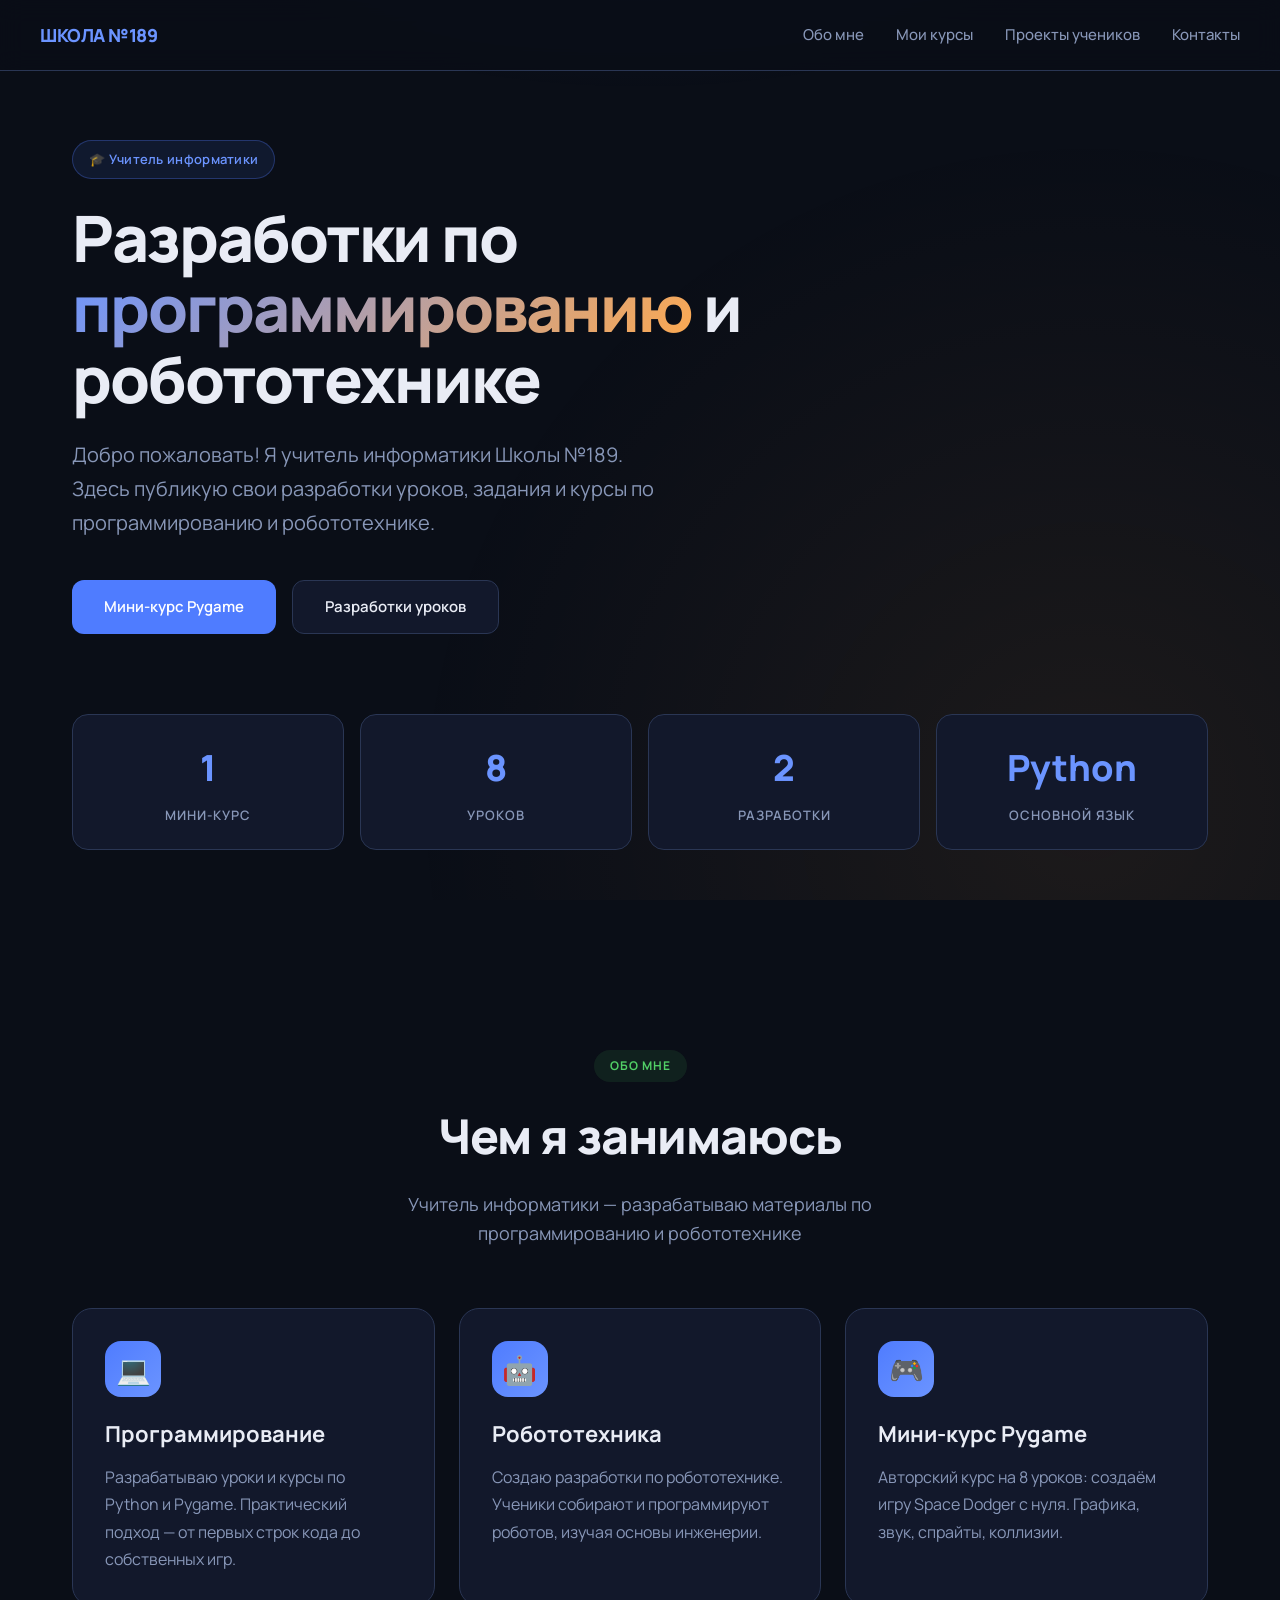
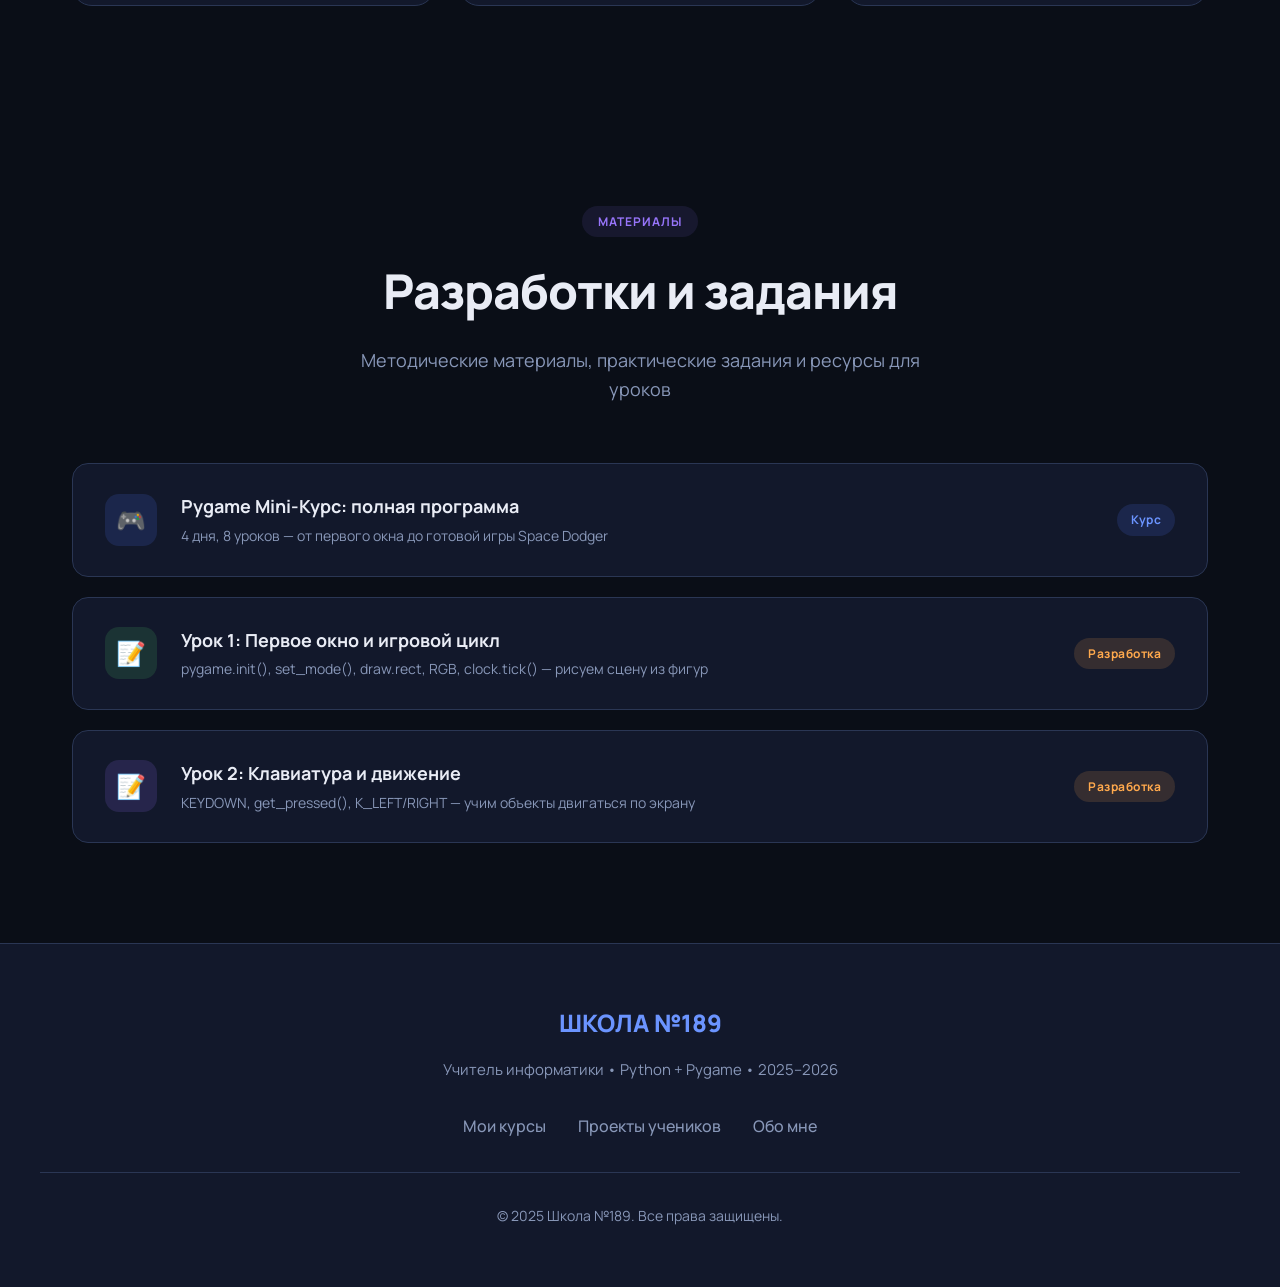
==== commit 1512abc4: "Привести сайт в соответствие с реальным содержимым - Главная: учитель информатики, программирование " ====
--- a/index.html
+++ b/index.html
@@ -3,8 +3,8 @@
 <head>
 <meta charset="UTF-8">
 <meta name="viewport" content="width=device-width, initial-scale=1.0">
-<meta name="description" content="Портфолио учителя информатики Школы №189 — методические разработки, задания и курсы по программированию на Python.">
-<title>Портфолио учителя — Школа №189</title>
+<meta name="description" content="Учитель информатики Школы №189 — разработки по программированию и робототехнике, мини-курс по Pygame.">
+<title>Учитель информатики — Школа №189</title>
 <link rel="icon" href="data:image/svg+xml,<svg xmlns='http://www.w3.org/2000/svg' viewBox='0 0 100 100'><text y='.9em' font-size='90'>🐍</text></svg>">
 <link rel="preconnect" href="https://fonts.googleapis.com">
 <link rel="preconnect" href="https://fonts.gstatic.com" crossorigin>
@@ -316,29 +316,29 @@
       🎓 Учитель информатики
     </div>
     <h1>
-      Разработки и задания по <span class="gradient-text">программированию</span>
+      Разработки по <span class="gradient-text">программированию</span> и робототехнике
     </h1>
     <p class="hero-desc">
-      Добро пожаловать на мой сайт! Здесь я публикую авторские курсы, методические разработки и практические задания по Python для школьников.
+      Добро пожаловать! Я учитель информатики Школы №189. Здесь публикую свои разработки уроков, задания и курсы по программированию и робототехнике.
     </p>
     <div class="cta-buttons">
-      <a href="courses.html" class="btn btn-primary">Мои курсы</a>
-      <a href="#materials" class="btn btn-secondary">Разработки и задания</a>
+      <a href="courses.html" class="btn btn-primary">Мини-курс Pygame</a>
+      <a href="#materials" class="btn btn-secondary">Разработки уроков</a>
     </div>
   </div>
 
   <div class="stats">
     <div class="stat-card">
-      <div class="stat-number">2</div>
-      <div class="stat-label">Курса</div>
-    </div>
-    <div class="stat-card">
-      <div class="stat-number">18</div>
-      <div class="stat-label">Уроков</div>
+      <div class="stat-number">1</div>
+      <div class="stat-label">Мини-курс</div>
     </div>
     <div class="stat-card">
       <div class="stat-number">8</div>
-      <div class="stat-label">Разработок</div>
+      <div class="stat-label">Уроков</div>
+    </div>
+    <div class="stat-card">
+      <div class="stat-number">2</div>
+      <div class="stat-label">Разработки</div>
     </div>
     <div class="stat-card">
       <div class="stat-number">Python</div>
@@ -353,32 +353,32 @@
     <div class="section-tag">Обо мне</div>
     <h2 class="section-title">Чем я занимаюсь</h2>
     <p class="section-desc">
-      Разрабатываю учебные материалы и практические курсы по программированию для школьников
+      Учитель информатики — разрабатываю материалы по программированию и робототехнике
     </p>
   </div>
 
   <div class="cards-grid">
     <div class="card">
-      <div class="card-icon">📝</div>
-      <h3 class="card-title">Авторские курсы</h3>
+      <div class="card-icon">💻</div>
+      <h3 class="card-title">Программирование</h3>
       <p class="card-text">
-        Создаю практические курсы по Python и Pygame. Каждый курс — от теории к реальному проекту, который ученик делает сам.
+        Разрабатываю уроки и курсы по Python и Pygame. Практический подход — от первых строк кода до собственных игр.
       </p>
     </div>
 
     <div class="card">
-      <div class="card-icon">📋</div>
-      <h3 class="card-title">Задания и материалы</h3>
+      <div class="card-icon">🤖</div>
+      <h3 class="card-title">Робототехника</h3>
       <p class="card-text">
-        Публикую задания разного уровня сложности, методические разработки и дополнительные материалы для уроков.
+        Создаю разработки по робототехнике. Ученики собирают и программируют роботов, изучая основы инженерии.
       </p>
     </div>
 
     <div class="card">
-      <div class="card-icon">🚀</div>
-      <h3 class="card-title">Проекты учеников</h3>
+      <div class="card-icon">🎮</div>
+      <h3 class="card-title">Мини-курс Pygame</h3>
       <p class="card-text">
-        Мои ученики создают собственные игры и программы. Лучшие работы публикую на сайте как примеры.
+        Авторский курс на 8 уроков: создаём игру Space Dodger с нуля. Графика, звук, спрайты, коллизии.
       </p>
     </div>
   </div>
@@ -404,50 +404,23 @@
       <span class="material-badge badge--course">Курс</span>
     </a>
 
-    <div class="material-item">
+    <a href="pygame-course.html" class="material-item">
       <div class="material-icon material-icon--green">📝</div>
       <div class="material-content">
-        <div class="material-title">Задания по основам Python</div>
-        <div class="material-desc">Переменные, циклы, условия, функции — набор практических упражнений</div>
+        <div class="material-title">Урок 1: Первое окно и игровой цикл</div>
+        <div class="material-desc">pygame.init(), set_mode(), draw.rect, RGB, clock.tick() — рисуем сцену из фигур</div>
       </div>
-      <span class="material-badge badge--task">Задания</span>
-    </div>
-
-    <div class="material-item">
-      <div class="material-icon material-icon--gold">📐</div>
+      <span class="material-badge badge--material">Разработка</span>
+    </a>
+
+    <a href="pygame-course.html" class="material-item">
+      <div class="material-icon material-icon--purple">📝</div>
       <div class="material-content">
-        <div class="material-title">Работа с графикой в Pygame</div>
-        <div class="material-desc">Рисование фигур, загрузка изображений, анимация спрайтов</div>
+        <div class="material-title">Урок 2: Клавиатура и движение</div>
+        <div class="material-desc">KEYDOWN, get_pressed(), K_LEFT/RIGHT — учим объекты двигаться по экрану</div>
       </div>
-      <span class="material-badge badge--material">Материал</span>
-    </div>
-
-    <div class="material-item">
-      <div class="material-icon material-icon--purple">🧩</div>
-      <div class="material-content">
-        <div class="material-title">Коллизии и игровая физика</div>
-        <div class="material-desc">Обнаружение столкновений, работа с Rect, базовая физика движения</div>
-      </div>
-      <span class="material-badge badge--material">Материал</span>
-    </div>
-
-    <div class="material-item">
-      <div class="material-icon material-icon--green">📝</div>
-      <div class="material-content">
-        <div class="material-title">Задания: создай свою игру</div>
-        <div class="material-desc">Самостоятельные проекты разного уровня сложности на Pygame</div>
-      </div>
-      <span class="material-badge badge--task">Задания</span>
-    </div>
-
-    <div class="material-item">
-      <div class="material-icon material-icon--blue">🤖</div>
-      <div class="material-content">
-        <div class="material-title">Telegram-боты: введение</div>
-        <div class="material-desc">Основы создания ботов на Python с aiogram — подготовительные материалы</div>
-      </div>
-      <span class="material-badge badge--material">Материал</span>
-    </div>
+      <span class="material-badge badge--material">Разработка</span>
+    </a>
   </div>
 </section>
 
